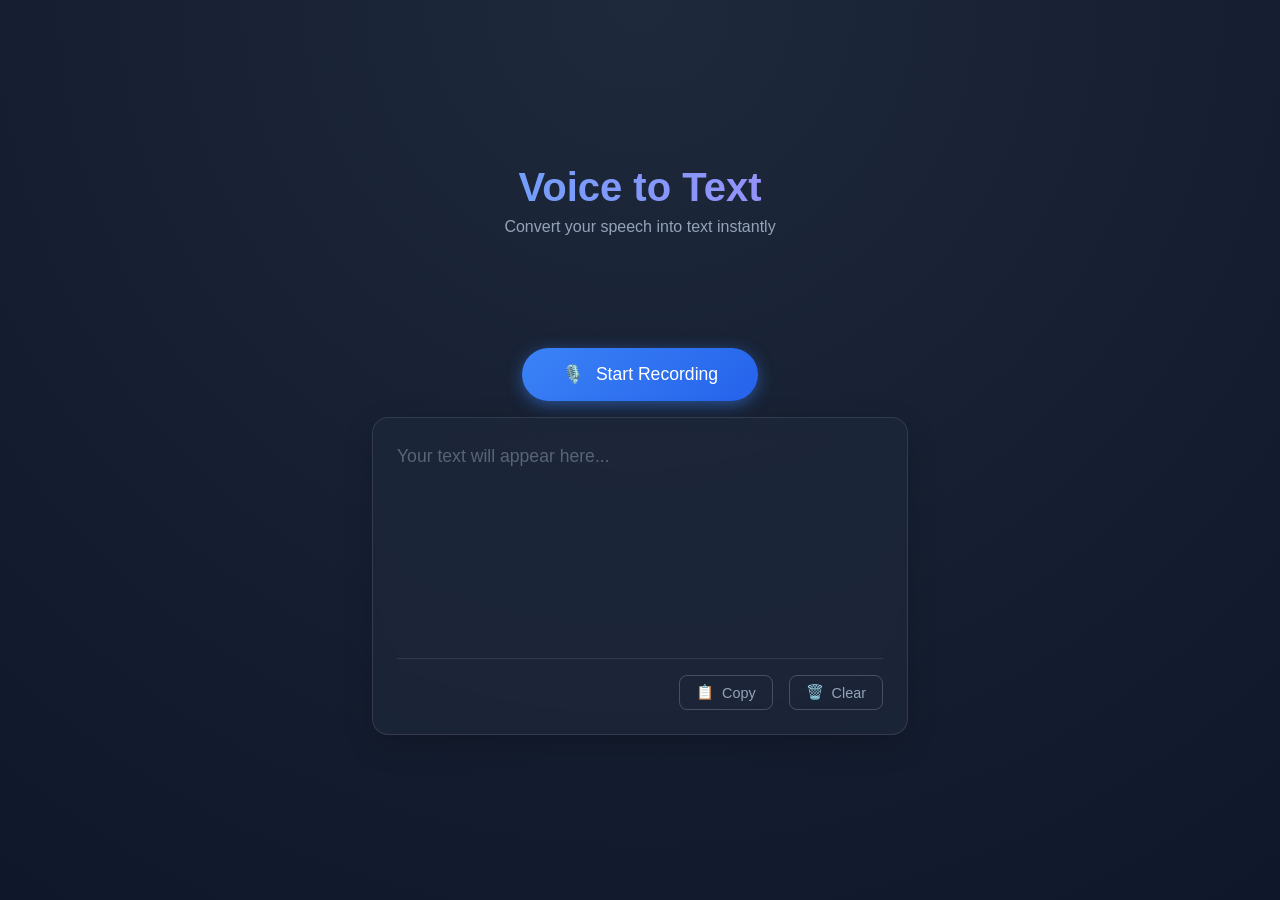
==== index.html @ 793bbd7a "feat: add initial files" ====
<!DOCTYPE html>
<html lang="en">

<head>
    <meta charset="UTF-8">
    <meta name="viewport" content="width=device-width, initial-scale=1.0">
    <meta name="apple-mobile-web-app-capable" content="yes">
    <meta name="apple-mobile-web-app-status-bar-style" content="black-translucent">
    <meta name="apple-mobile-web-app-title" content="Voice2Text">
    <link rel="apple-touch-icon" href="logo.png">
    <link rel="icon" type="image/png" href="logo.png">
    <link rel="manifest" href="manifest.json">
    <title>Voice to Text</title>
    <link rel="stylesheet" href="style.css">
</head>

<body>
    <div class="app-container">
        <header>
            <h1>Voice to Text</h1>
            <p>Convert your speech into text instantly</p>
        </header>

        <main>
            <div class="visualizer-container" id="visualizer">
                <div class="wave"></div>
                <div class="wave"></div>
                <div class="wave"></div>
                <div class="wave"></div>
                <div class="wave"></div>
            </div>

            <div class="controls">
                <button id="recordBtn" class="btn-record">
                    <span class="icon">🎙️</span>
                    <span class="text">Start Recording</span>
                </button>
            </div>

            <div class="output-container">
                <textarea id="transcript" placeholder="Your text will appear here..." readonly></textarea>
                <div class="actions">
                    <button id="copyBtn" class="btn-action" title="Copy to Clipboard">
                        <span class="icon">📋</span> Copy
                    </button>
                    <button id="clearBtn" class="btn-action" title="Clear Text">
                        <span class="icon">🗑️</span> Clear
                    </button>
                </div>
            </div>
        </main>
    </div>

    <script>
        if ('serviceWorker' in navigator) {
            window.addEventListener('load', () => {
                navigator.serviceWorker.register('./sw.js')
                    .then(registration => {
                        console.log('ServiceWorker registration successful with scope: ', registration.scope);
                    })
                    .catch(err => {
                        console.log('ServiceWorker registration failed: ', err);
                    });
            });
        }
    </script>
    <script src="script.js"></script>
</body>

</html>
---- style.css ----
:root {
    --bg-color: #0f172a;
    --card-bg: rgba(30, 41, 59, 0.7);
    --text-primary: #f8fafc;
    --text-secondary: #94a3b8;
    --accent-color: #3b82f6;
    --accent-glow: rgba(59, 130, 246, 0.5);
    --danger-color: #ef4444;
    --success-color: #22c55e;
    --font-family: 'Inter', sans-serif;
}

* {
    margin: 0;
    padding: 0;
    box-sizing: border-box;
}

body {
    font-family: var(--font-family);
    background-color: var(--bg-color);
    color: var(--text-primary);
    min-height: 100vh;
    display: flex;
    justify-content: center;
    align-items: center;
    overflow-x: hidden;
    background-image: radial-gradient(circle at 50% 0%, #1e293b 0%, #0f172a 100%);
}

.app-container {
    width: 100%;
    max-width: 600px;
    padding: 2rem;
    display: flex;
    flex-direction: column;
    gap: 2rem;
}

header {
    text-align: center;
}

header h1 {
    font-size: 2.5rem;
    font-weight: 600;
    margin-bottom: 0.5rem;
    background: linear-gradient(to right, #60a5fa, #a78bfa);
    -webkit-background-clip: text;
    -webkit-text-fill-color: transparent;
}

header p {
    color: var(--text-secondary);
    font-size: 1rem;
}

/* Visualizer */
.visualizer-container {
    height: 80px;
    display: flex;
    justify-content: center;
    align-items: center;
    gap: 6px;
    opacity: 0;
    transition: opacity 0.3s ease;
}

.visualizer-container.active {
    opacity: 1;
}

.wave {
    width: 6px;
    height: 100%;
    background-color: var(--accent-color);
    border-radius: 10px;
    animation: wave 1s ease-in-out infinite;
}

.wave:nth-child(1) {
    animation-delay: 0.0s;
    height: 40%;
}

.wave:nth-child(2) {
    animation-delay: 0.1s;
    height: 70%;
}

.wave:nth-child(3) {
    animation-delay: 0.2s;
    height: 100%;
}

.wave:nth-child(4) {
    animation-delay: 0.3s;
    height: 70%;
}

.wave:nth-child(5) {
    animation-delay: 0.4s;
    height: 40%;
}

@keyframes wave {

    0%,
    100% {
        transform: scaleY(0.5);
    }

    50% {
        transform: scaleY(1.2);
    }
}

/* Controls */
.controls {
    display: flex;
    justify-content: center;
    margin-bottom: 1rem;
}

.btn-record {
    background: linear-gradient(135deg, var(--accent-color), #2563eb);
    border: none;
    border-radius: 50px;
    padding: 1rem 2.5rem;
    color: white;
    font-size: 1.1rem;
    font-weight: 500;
    cursor: pointer;
    display: flex;
    align-items: center;
    gap: 0.75rem;
    box-shadow: 0 4px 15px var(--accent-glow);
    transition: all 0.3s ease;
}

.btn-record:hover {
    transform: translateY(-2px);
    box-shadow: 0 6px 20px var(--accent-glow);
}

.btn-record.recording {
    background: linear-gradient(135deg, var(--danger-color), #dc2626);
    box-shadow: 0 4px 15px rgba(239, 68, 68, 0.5);
    animation: pulse 2s infinite;
}

@keyframes pulse {
    0% {
        box-shadow: 0 0 0 0 rgba(239, 68, 68, 0.7);
    }

    70% {
        box-shadow: 0 0 0 15px rgba(239, 68, 68, 0);
    }

    100% {
        box-shadow: 0 0 0 0 rgba(239, 68, 68, 0);
    }
}

/* Output Area */
.output-container {
    background-color: var(--card-bg);
    backdrop-filter: blur(10px);
    border: 1px solid rgba(255, 255, 255, 0.1);
    border-radius: 16px;
    padding: 1.5rem;
    display: flex;
    flex-direction: column;
    gap: 1rem;
    box-shadow: 0 10px 30px rgba(0, 0, 0, 0.2);
}

textarea {
    width: 100%;
    height: 200px;
    background: transparent;
    border: none;
    color: var(--text-primary);
    font-size: 1.1rem;
    line-height: 1.6;
    resize: none;
    outline: none;
    font-family: var(--font-family);
}

textarea::placeholder {
    color: rgba(148, 163, 184, 0.5);
}

.actions {
    display: flex;
    justify-content: flex-end;
    gap: 1rem;
    border-top: 1px solid rgba(255, 255, 255, 0.1);
    padding-top: 1rem;
}

.btn-action {
    background: transparent;
    border: 1px solid rgba(255, 255, 255, 0.2);
    color: var(--text-secondary);
    padding: 0.5rem 1rem;
    border-radius: 8px;
    cursor: pointer;
    display: flex;
    align-items: center;
    gap: 0.5rem;
    font-size: 0.9rem;
    transition: all 0.2s ease;
}

.btn-action:hover {
    background: rgba(255, 255, 255, 0.1);
    color: var(--text-primary);
    border-color: rgba(255, 255, 255, 0.3);
}
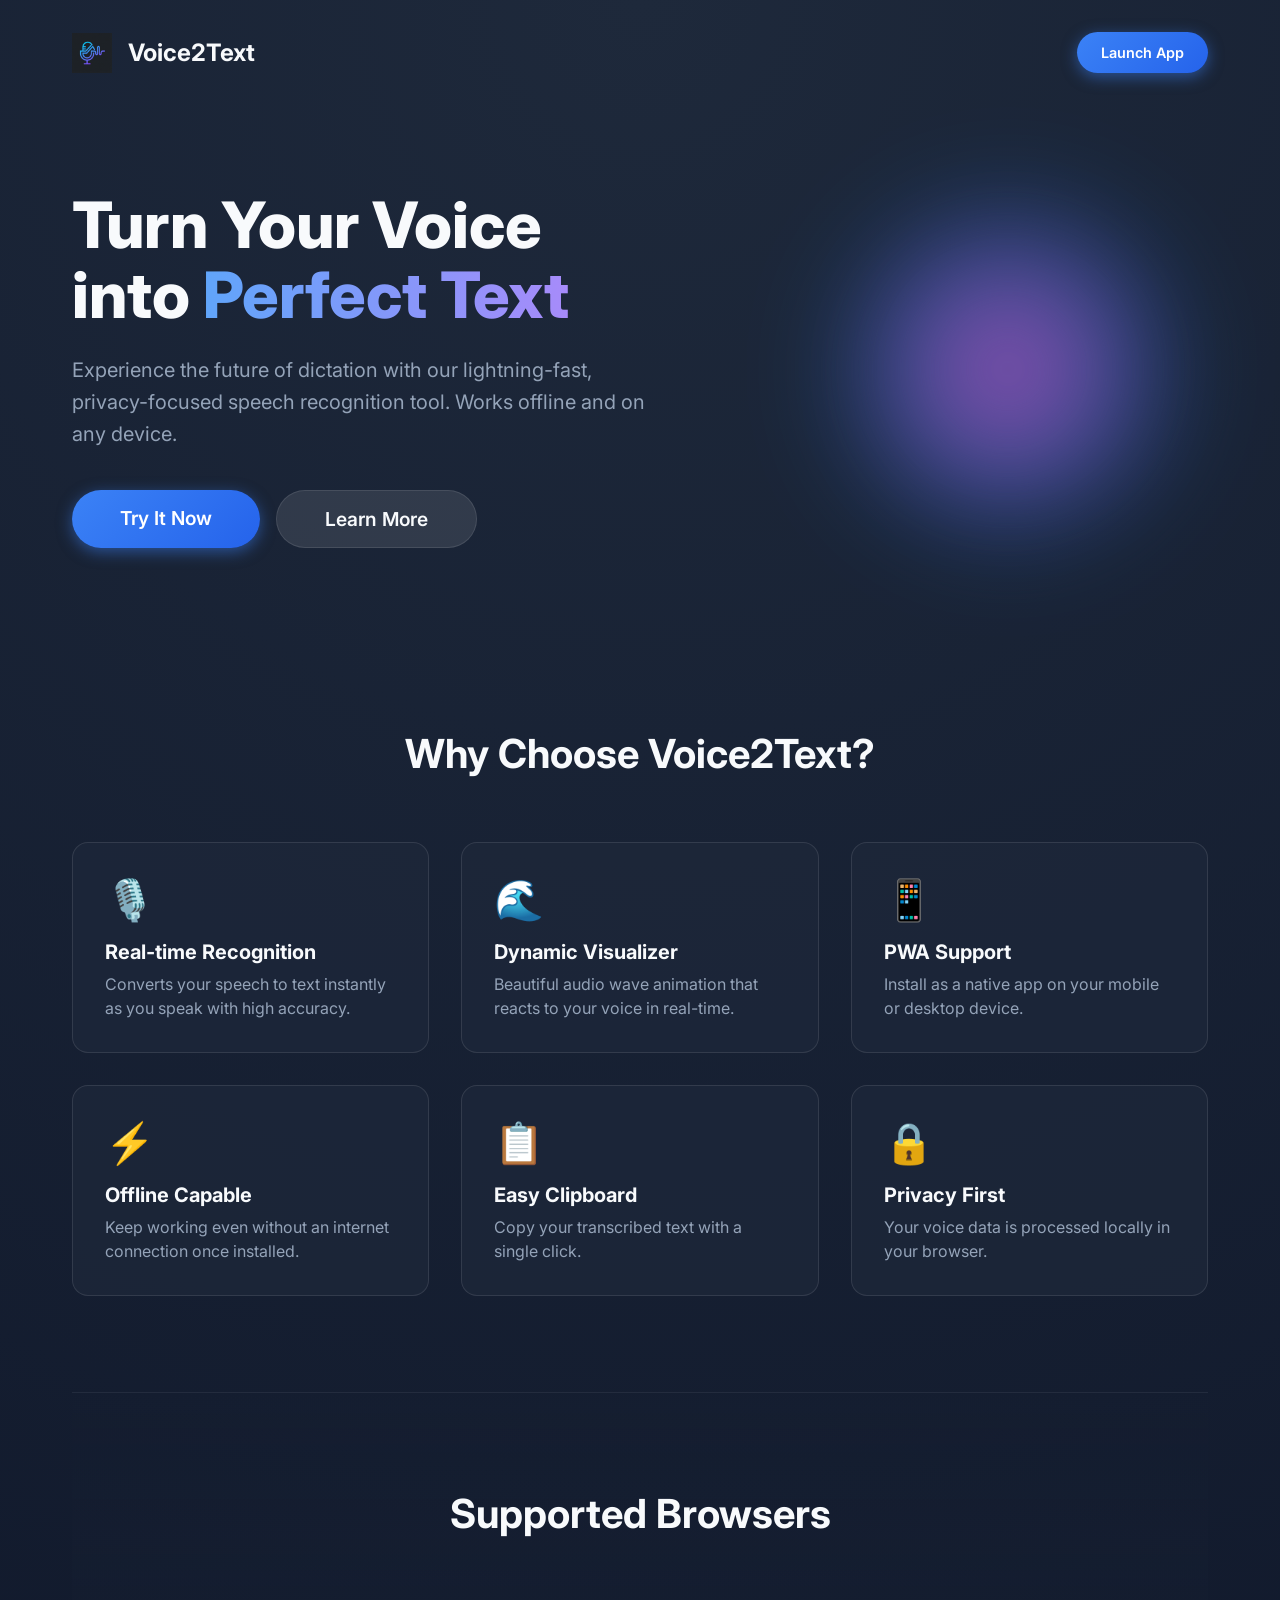
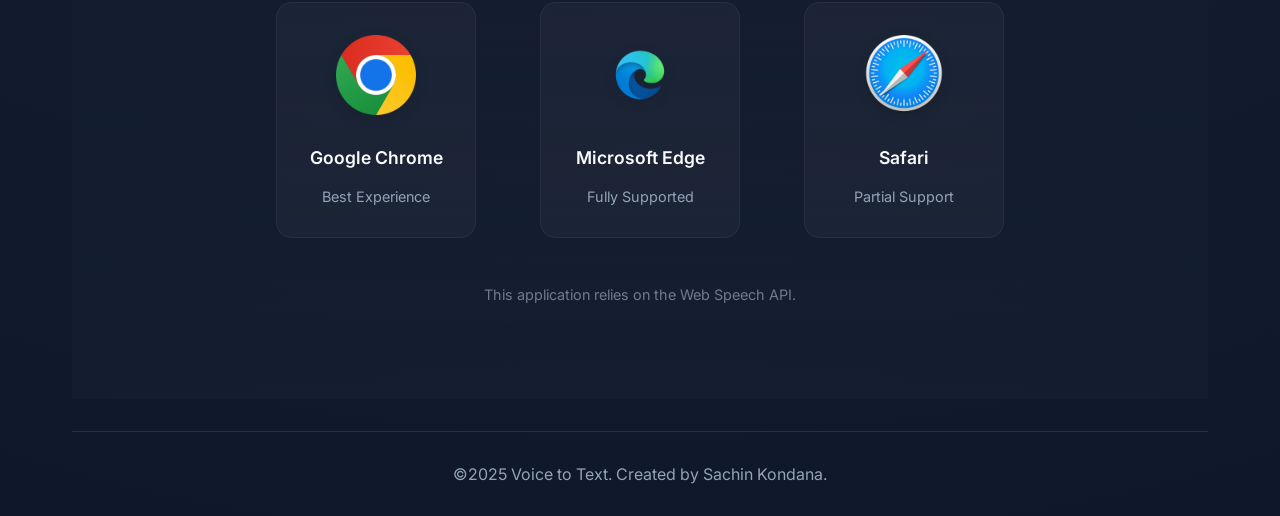
==== commit 63f95110: "feat: add home page for application" ====
--- a/index.html
+++ b/index.html
@@ -4,67 +4,112 @@
 <head>
     <meta charset="UTF-8">
     <meta name="viewport" content="width=device-width, initial-scale=1.0">
-    <meta name="apple-mobile-web-app-capable" content="yes">
-    <meta name="apple-mobile-web-app-status-bar-style" content="black-translucent">
-    <meta name="apple-mobile-web-app-title" content="Voice2Text">
-    <link rel="apple-touch-icon" href="logo.png">
-    <link rel="icon" type="image/png" href="logo.png">
+    <title>Voice to Text - Convert Speech Instantly</title>
+    <meta name="description"
+        content="A modern, responsive web application that converts speech to text instantly using the Web Speech API.">
+    <link rel="stylesheet" href="style.css">
     <link rel="manifest" href="manifest.json">
-    <title>Voice to Text</title>
-    <link rel="stylesheet" href="style.css">
+    <link rel="preconnect" href="https://fonts.googleapis.com">
+    <link rel="preconnect" href="https://fonts.gstatic.com" crossorigin>
+    <link href="https://fonts.googleapis.com/css2?family=Inter:wght@300;400;500;600;700&display=swap" rel="stylesheet">
 </head>
 
 <body>
-    <div class="app-container">
-        <header>
-            <h1>Voice to Text</h1>
-            <p>Convert your speech into text instantly</p>
-        </header>
+    <div class="landing-container">
+        <nav class="landing-nav">
+            <div class="logo">
+                <img src="logo.png" alt="Voice to Text Logo" class="nav-logo">
+                <span>Voice2Text</span>
+            </div>
+            <a href="app.html" class="btn-primary small">Launch App</a>
+        </nav>
 
-        <main>
-            <div class="visualizer-container" id="visualizer">
-                <div class="wave"></div>
-                <div class="wave"></div>
-                <div class="wave"></div>
-                <div class="wave"></div>
-                <div class="wave"></div>
-            </div>
-
-            <div class="controls">
-                <button id="recordBtn" class="btn-record">
-                    <span class="icon">🎙️</span>
-                    <span class="text">Start Recording</span>
-                </button>
-            </div>
-
-            <div class="output-container">
-                <textarea id="transcript" placeholder="Your text will appear here..." readonly></textarea>
-                <div class="actions">
-                    <button id="copyBtn" class="btn-action" title="Copy to Clipboard">
-                        <span class="icon">📋</span> Copy
-                    </button>
-                    <button id="clearBtn" class="btn-action" title="Clear Text">
-                        <span class="icon">🗑️</span> Clear
-                    </button>
+        <main class="hero-section">
+            <div class="hero-content">
+                <h1>Turn Your Voice into <span class="gradient-text">Perfect Text</span></h1>
+                <p class="hero-subtitle">Experience the future of dictation with our lightning-fast, privacy-focused
+                    speech recognition tool. Works offline and on any device.</p>
+                <div class="hero-actions">
+                    <a href="app.html" class="btn-primary large">Try It Now</a>
+                    <a href="#features" class="btn-secondary large">Learn More</a>
                 </div>
             </div>
+            <div class="hero-visual">
+                <!-- Abstract visual representation of voice waves -->
+                <div class="visual-circle c1"></div>
+                <div class="visual-circle c2"></div>
+                <div class="visual-circle c3"></div>
+            </div>
         </main>
+
+        <section id="features" class="features-section">
+            <h2>Why Choose Voice2Text?</h2>
+            <div class="features-grid">
+                <div class="feature-card">
+                    <div class="feature-icon">🎙️</div>
+                    <h3>Real-time Recognition</h3>
+                    <p>Converts your speech to text instantly as you speak with high accuracy.</p>
+                </div>
+                <div class="feature-card">
+                    <div class="feature-icon">🌊</div>
+                    <h3>Dynamic Visualizer</h3>
+                    <p>Beautiful audio wave animation that reacts to your voice in real-time.</p>
+                </div>
+                <div class="feature-card">
+                    <div class="feature-icon">📱</div>
+                    <h3>PWA Support</h3>
+                    <p>Install as a native app on your mobile or desktop device.</p>
+                </div>
+                <div class="feature-card">
+                    <div class="feature-icon">⚡</div>
+                    <h3>Offline Capable</h3>
+                    <p>Keep working even without an internet connection once installed.</p>
+                </div>
+                <div class="feature-card">
+                    <div class="feature-icon">📋</div>
+                    <h3>Easy Clipboard</h3>
+                    <p>Copy your transcribed text with a single click.</p>
+                </div>
+                <div class="feature-card">
+                    <div class="feature-icon">🔒</div>
+                    <h3>Privacy First</h3>
+                    <p>Your voice data is processed locally in your browser.</p>
+                </div>
+            </div>
+        </section>
+
+        <section class="browsers-section">
+            <h2>Supported Browsers</h2>
+            <div class="browsers-grid">
+                <div class="browser-card">
+                    <div class="browser-icon">
+                        <img src="chrome.png" alt="Google Chrome">
+                    </div>
+                    <h3>Google Chrome</h3>
+                    <p>Best Experience</p>
+                </div>
+                <div class="browser-card">
+                    <div class="browser-icon">
+                        <img src="edge.png" alt="Microsoft Edge">
+                    </div>
+                    <h3>Microsoft Edge</h3>
+                    <p>Fully Supported</p>
+                </div>
+                <div class="browser-card">
+                    <div class="browser-icon">
+                        <img src="safari.png" alt="Safari">
+                    </div>
+                    <h3>Safari</h3>
+                    <p>Partial Support</p>
+                </div>
+            </div>
+            <p class="browser-note">This application relies on the Web Speech API.</p>
+        </section>
+
+        <footer class="landing-footer">
+            <p>&copy;2025 Voice to Text. Created by Sachin Kondana.</p>
+        </footer>
     </div>
-
-    <script>
-        if ('serviceWorker' in navigator) {
-            window.addEventListener('load', () => {
-                navigator.serviceWorker.register('./sw.js')
-                    .then(registration => {
-                        console.log('ServiceWorker registration successful with scope: ', registration.scope);
-                    })
-                    .catch(err => {
-                        console.log('ServiceWorker registration failed: ', err);
-                    });
-            });
-        }
-    </script>
-    <script src="script.js"></script>
 </body>
 
 </html>
--- a/style.css
+++ b/style.css
@@ -46,6 +46,7 @@
     font-weight: 600;
     margin-bottom: 0.5rem;
     background: linear-gradient(to right, #60a5fa, #a78bfa);
+    background-clip: text;
     -webkit-background-clip: text;
     -webkit-text-fill-color: transparent;
 }
@@ -219,4 +220,337 @@
     background: rgba(255, 255, 255, 0.1);
     color: var(--text-primary);
     border-color: rgba(255, 255, 255, 0.3);
+}
+
+/* Landing Page Styles */
+.landing-container {
+    width: 100%;
+    max-width: 1200px;
+    margin: 0 auto;
+    padding: 0 2rem;
+    display: flex;
+    flex-direction: column;
+    min-height: 100vh;
+}
+
+.landing-nav {
+    display: flex;
+    justify-content: space-between;
+    align-items: center;
+    padding: 2rem 0;
+}
+
+.logo {
+    display: flex;
+    align-items: center;
+    gap: 1rem;
+    font-size: 1.5rem;
+    font-weight: 700;
+    color: var(--text-primary);
+}
+
+.nav-logo {
+    width: 40px;
+    height: 40px;
+}
+
+.btn-primary {
+    background: linear-gradient(135deg, var(--accent-color), #2563eb);
+    color: white;
+    text-decoration: none;
+    border-radius: 50px;
+    font-weight: 600;
+    transition: all 0.3s ease;
+    box-shadow: 0 4px 15px var(--accent-glow);
+}
+
+.btn-primary:hover {
+    transform: translateY(-2px);
+    box-shadow: 0 6px 20px var(--accent-glow);
+}
+
+.btn-primary.small {
+    padding: 0.75rem 1.5rem;
+    font-size: 0.9rem;
+}
+
+.btn-primary.large {
+    padding: 1rem 3rem;
+    font-size: 1.2rem;
+}
+
+.btn-secondary {
+    background: rgba(255, 255, 255, 0.1);
+    color: var(--text-primary);
+    text-decoration: none;
+    border-radius: 50px;
+    font-weight: 600;
+    transition: all 0.3s ease;
+    border: 1px solid rgba(255, 255, 255, 0.1);
+}
+
+.btn-secondary:hover {
+    background: rgba(255, 255, 255, 0.2);
+    transform: translateY(-2px);
+}
+
+.btn-secondary.large {
+    padding: 1rem 3rem;
+    font-size: 1.2rem;
+}
+
+.hero-section {
+    display: flex;
+    align-items: center;
+    justify-content: space-between;
+    padding: 4rem 0;
+    flex: 1;
+    position: relative;
+}
+
+.hero-content {
+    max-width: 600px;
+    z-index: 10;
+}
+
+.hero-content h1 {
+    font-size: 4rem;
+    line-height: 1.1;
+    margin-bottom: 1.5rem;
+    font-weight: 800;
+}
+
+.gradient-text {
+    background: linear-gradient(to right, #60a5fa, #a78bfa);
+    background-clip: text;
+    -webkit-background-clip: text;
+    -webkit-text-fill-color: transparent;
+}
+
+.hero-subtitle {
+    font-size: 1.25rem;
+    color: var(--text-secondary);
+    margin-bottom: 2.5rem;
+    line-height: 1.6;
+}
+
+.hero-actions {
+    display: flex;
+    gap: 1rem;
+}
+
+.hero-visual {
+    position: relative;
+    width: 400px;
+    height: 400px;
+    display: flex;
+    justify-content: center;
+    align-items: center;
+}
+
+.visual-circle {
+    position: absolute;
+    border-radius: 50%;
+    background: var(--accent-color);
+    filter: blur(60px);
+    opacity: 0.4;
+    animation: float 6s ease-in-out infinite;
+}
+
+.c1 {
+    width: 300px;
+    height: 300px;
+    background: #3b82f6;
+    animation-delay: 0s;
+}
+
+.c2 {
+    width: 200px;
+    height: 200px;
+    background: #8b5cf6;
+    animation-delay: -2s;
+}
+
+.c3 {
+    width: 150px;
+    height: 150px;
+    background: #ec4899;
+    animation-delay: -4s;
+}
+
+@keyframes float {
+
+    0%,
+    100% {
+        transform: translate(0, 0) scale(1);
+    }
+
+    33% {
+        transform: translate(30px, -50px) scale(1.1);
+    }
+
+    66% {
+        transform: translate(-20px, 20px) scale(0.9);
+    }
+}
+
+.features-section {
+    padding: 6rem 0;
+}
+
+.features-section h2 {
+    text-align: center;
+    font-size: 2.5rem;
+    margin-bottom: 4rem;
+    color: var(--text-primary);
+}
+
+.features-grid {
+    display: grid;
+    grid-template-columns: repeat(auto-fit, minmax(300px, 1fr));
+    gap: 2rem;
+}
+
+.feature-card {
+    background: var(--card-bg);
+    padding: 2rem;
+    border-radius: 16px;
+    border: 1px solid rgba(255, 255, 255, 0.1);
+    transition: transform 0.3s ease;
+}
+
+.feature-card:hover {
+    transform: translateY(-5px);
+    background: rgba(30, 41, 59, 0.9);
+}
+
+.feature-icon {
+    font-size: 2.5rem;
+    margin-bottom: 1rem;
+}
+
+.feature-card h3 {
+    font-size: 1.25rem;
+    margin-bottom: 0.5rem;
+    color: var(--text-primary);
+}
+
+.feature-card p {
+    color: var(--text-secondary);
+    line-height: 1.5;
+}
+
+.landing-footer {
+    text-align: center;
+    padding: 2rem 0;
+    color: var(--text-secondary);
+    border-top: 1px solid rgba(255, 255, 255, 0.1);
+    margin-top: 2rem;
+}
+
+@media (max-width: 768px) {
+    .hero-section {
+        flex-direction: column;
+        text-align: center;
+        padding: 2rem 0;
+    }
+
+    .hero-content h1 {
+        font-size: 2.5rem;
+    }
+
+    .hero-actions {
+        justify-content: center;
+    }
+
+    .hero-visual {
+        margin-top: 2rem;
+        width: 300px;
+        height: 300px;
+    }
+}
+
+/* Browser Section Styles */
+.browsers-section {
+    padding: 6rem 0;
+    text-align: center;
+    background: linear-gradient(180deg, rgba(15, 23, 42, 0) 0%, rgba(30, 41, 59, 0.3) 100%);
+    border-top: 1px solid rgba(255, 255, 255, 0.05);
+}
+
+.browsers-section h2 {
+    font-size: 2.5rem;
+    margin-bottom: 4rem;
+    color: var(--text-primary);
+}
+
+.browsers-grid {
+    display: flex;
+    justify-content: center;
+    gap: 4rem;
+    flex-wrap: wrap;
+    margin-bottom: 3rem;
+}
+
+.browser-card {
+    display: flex;
+    flex-direction: column;
+    align-items: center;
+    gap: 1rem;
+    padding: 2rem;
+    border-radius: 16px;
+    background: rgba(255, 255, 255, 0.03);
+    border: 1px solid rgba(255, 255, 255, 0.05);
+    transition: all 0.3s ease;
+    width: 200px;
+}
+
+.browser-card:hover {
+    transform: translateY(-5px);
+    background: rgba(255, 255, 255, 0.05);
+    border-color: rgba(255, 255, 255, 0.1);
+}
+
+.browser-icon {
+    width: 80px;
+    height: 80px;
+    display: flex;
+    justify-content: center;
+    align-items: center;
+    margin-bottom: 1rem;
+    transition: all 0.3s ease;
+    filter: drop-shadow(0 4px 6px rgba(0, 0, 0, 0.1));
+}
+
+.browser-card:hover .browser-icon {
+    transform: scale(1.1);
+    filter: drop-shadow(0 8px 12px rgba(0, 0, 0, 0.2));
+}
+
+.browser-icon img {
+    width: 100%;
+    height: 100%;
+    object-fit: contain;
+}
+
+.browser-card h3 {
+    font-size: 1.1rem;
+    color: var(--text-primary);
+    font-weight: 600;
+    margin-bottom: 0.25rem;
+}
+
+.browser-card p {
+    font-size: 0.9rem;
+    color: var(--text-secondary);
+}
+
+.browser-note {
+    margin-top: 3rem;
+    color: var(--text-secondary);
+    font-size: 0.9rem;
+    opacity: 0.7;
+    max-width: 600px;
+    margin-left: auto;
+    margin-right: auto;
 }
